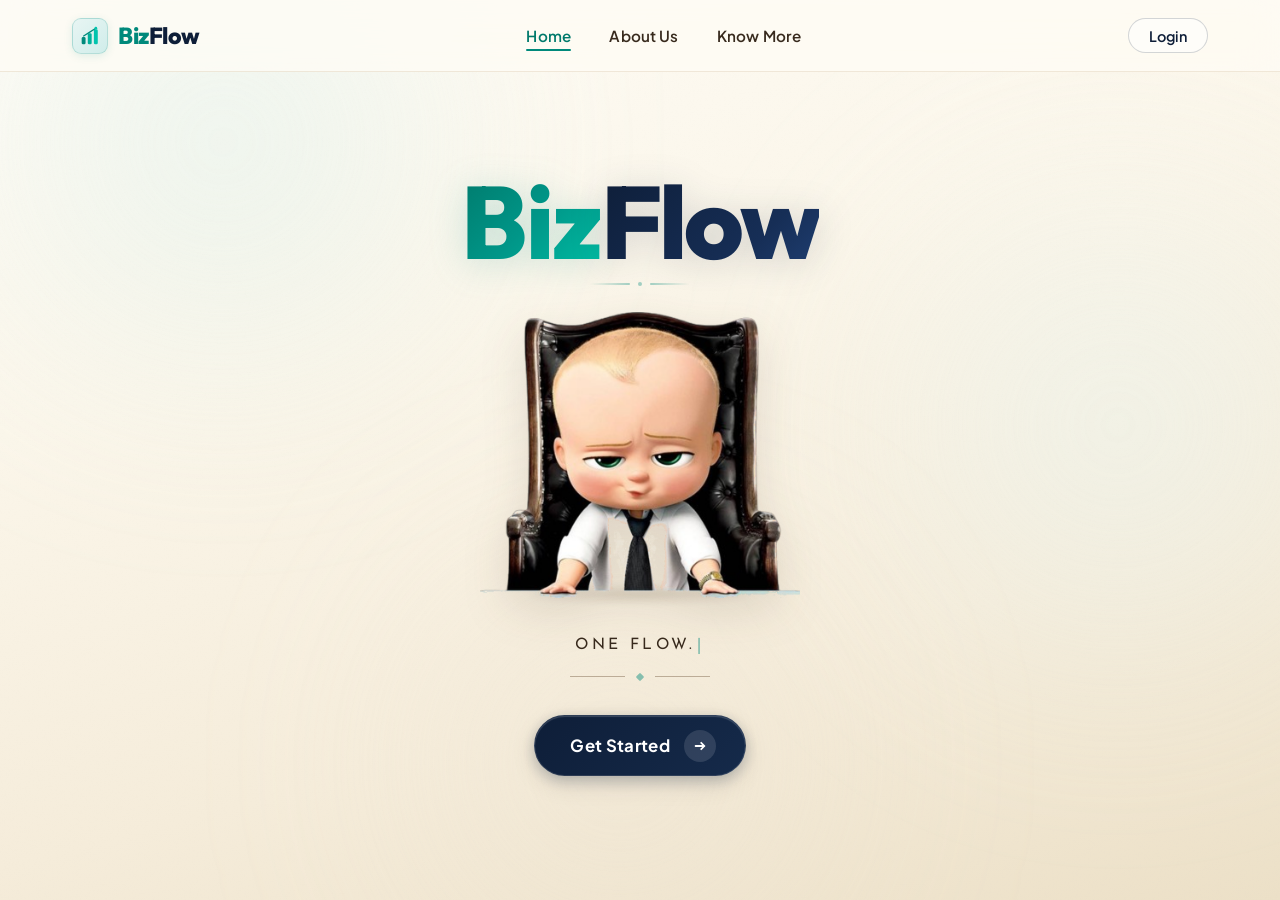
==== index.html @ 5d9dc83f "feat: add landing page, authentication UI, core styles, and application scripts" ====
<!DOCTYPE html>
<html lang="en">

<head>
  <meta charset="UTF-8" />
  <meta name="viewport" content="width=device-width, initial-scale=1.0" />
  <title>BizFlow — One Flow. One View. Better Decisions.</title>

  <link rel="preconnect" href="https://fonts.googleapis.com" />
  <link rel="preconnect" href="https://fonts.gstatic.com" crossorigin />
  <link
    href="https://fonts.googleapis.com/css2?family=Josefin+Sans:wght@300;400;600;700&family=Outfit:wght@600;700;800;900&family=Plus+Jakarta+Sans:wght@400;500;600;700;800&display=swap"
    rel="stylesheet"
  />

  <link rel="stylesheet" href="index.css" />
</head>

<body>

  <!-- ─── Decorative background canvas ─── -->
  <div class="bg-canvas" aria-hidden="true">
    <div class="bg-orb bg-orb-top"></div>
    <div class="bg-orb bg-orb-right"></div>
    <div class="bg-orb bg-orb-bottom"></div>
    <div class="bg-grain"></div>
  </div>


  <!-- ════════════════════════════════════════════
       NAVIGATION HEADER
       Links: Home, About Us, Know More
  ════════════════════════════════════════════ -->
  <header class="navbar" id="navbar">
    <div class="navbar-container">

      <!-- Logo -->
      <a href="#" class="nav-logo" aria-label="BizFlow Home">
        <div class="logo-icon-wrap">
          <svg class="logo-svg" viewBox="0 0 36 36" fill="none">
            <rect x="3" y="20" width="7" height="13" rx="2.5" fill="#00897B" />
            <rect x="14" y="13" width="7" height="20" rx="2.5" fill="#00B09B" />
            <rect x="25" y="6" width="7" height="27" rx="2.5" fill="#00C4AD" />
            <polyline points="6.5,18 17.5,11 28.5,4" stroke="#00897B" stroke-width="2.2" stroke-linecap="round" fill="none" />
            <circle cx="28.5" cy="4" r="2.5" fill="#00C4AD" />
          </svg>
        </div>
        <span class="logo-text">
          <span class="logo-biz">Biz</span><span class="logo-flow">Flow</span>
        </span>
      </a>

      <!-- Navigation links -->
      <nav aria-label="Primary navigation">
        <ul class="nav-links" id="nav-links" role="list">
          <li><a href="#home" class="nav-item active">Home</a></li>
          <li><a href="#about" class="nav-item">About Us</a></li>
          <li><a href="#know-more" class="nav-item">Know More</a></li>
        </ul>
      </nav>

      <!-- Right Action: Clean pill login link -->
      <div class="nav-actions">
        <a href="login.html" class="nav-btn-login">Login</a>
      </div>

      <!-- Mobile hamburger toggle -->
      <button class="hamburger" id="hamburger" aria-label="Toggle navigation" aria-expanded="false">
        <span></span><span></span><span></span>
      </button>

    </div>
  </header>


  <!-- ════════════════════════════════════════════
       HERO LANDING PAGE
       1. BizFlow heading (stable, no hover popping)
       2. Hero baby boss & table cutout
       3. Tagline (Continuous typing effect)
       4. "Get Started" CTA Button
  ════════════════════════════════════════════ -->
  <main class="hero-page" id="home">

    <!-- 1. Heading: BizFlow ──────────────────────── -->
    <div class="wordmark-block">
      <h1 class="wordmark" aria-label="BizFlow">
        <span class="wm-biz">Biz</span><span class="wm-flow">Flow</span>
      </h1>
      <div class="wordmark-subtext" aria-hidden="true">
        <span class="wm-accent-line"></span>
        <span class="wm-accent-dot"></span>
        <span class="wm-accent-line"></span>
      </div>
    </div>

    <!-- 2. Hero Image: Baby Boss & Table Cutout ─── -->
    <div class="hero-image-frame">
      <div class="hero-image-shadow" aria-hidden="true"></div>
      <img
        src="hero_image1.png"
        alt="BizFlow Executive Baby Boss Character"
        class="hero-img"
        draggable="false"
      />
    </div>

    <!-- 3. Tagline (Continuous Typing Effect) ───── -->
    <div class="tagline-block">
      <p class="tagline" aria-label="One flow. One view. Better decisions.">
        <span class="tagline-typing" id="tagline-typing"></span><span class="typing-cursor" aria-hidden="true">|</span>
      </p>
      <!-- Decorative divider lines flanking tagline -->
      <div class="tagline-ornament" aria-hidden="true">
        <span class="ornament-line"></span>
        <span class="ornament-diamond"></span>
        <span class="ornament-line"></span>
      </div>
    </div>

    <!-- 4. CTA Button (Calm, stable hover) ───────── -->
    <div class="cta-block">
      <a href="login.html" class="btn-hero-cta" id="btn-get-started">
        <span class="cta-text">Get Started</span>
        <span class="cta-arrow-circle" aria-hidden="true">
          <svg class="cta-arrow-svg" viewBox="0 0 20 20" fill="none">
            <path d="M4.5 10h11m0 0l-4-4m4 4l-4 4" stroke="currentColor" stroke-width="2.2" stroke-linecap="round" stroke-linejoin="round"/>
          </svg>
        </span>
      </a>
    </div>

  </main>


  <script src="app.js"></script>
</body>

</html>
---- index.css ----
/* =====================================================================
   BIZFLOW — LANDING PAGE  |  Warm Cream Edition
   Color palette: Rich cream / warm parchment + teal brand + deep navy
   Fonts: Outfit (heading & logo) + Josefin Sans (tagline) + Plus Jakarta Sans (UI)
   ===================================================================== */

/* ─── Design Tokens ─────────────────────────────────────────────── */
:root {
  /* Cream Palette */
  --cream-0   : #FEFCF6;   /* near-white parchment base */
  --cream-1   : #FBF6EA;   /* soft warm cream           */
  --cream-2   : #F5ECDA;   /* base cream layer          */
  --cream-3   : #ECE0C7;   /* deeper golden cream       */
  --cream-4   : #DDCFB0;   /* amber-cream shadow        */

  /* Brand Colors */
  --teal-dark  : #00796B;
  --teal-mid   : #00897B;
  --teal-light : #00BFA5;
  --teal-glow  : rgba(0, 137, 123, 0.16);

  --navy       : #0E1E38;
  --navy-deep  : #091325;
  --navy-mid   : #1A3461;
  --navy-light : rgba(14, 30, 56, 0.08);

  /* Typography Colors */
  --text-900   : #1A120B;   /* near-black warm */
  --text-700   : #382A1D;   /* rich dark brown */
  --text-500   : #786146;   /* warm mid-brown  */
  --text-300   : #B0987A;   /* light warm caption */

  /* Fonts */
  --f-heading  : 'Outfit', 'Plus Jakarta Sans', -apple-system, sans-serif;
  --f-tagline  : 'Josefin Sans', 'Century Gothic', sans-serif;
  --f-ui       : 'Plus Jakarta Sans', -apple-system, BlinkMacSystemFont, sans-serif;

  /* Dimensions */
  --nav-h      : 72px;
  --r-pill     : 9999px;
  --r-card     : 24px;
}

/* ─── Base Reset ─────────────────────────────────────────────────── */
*, *::before, *::after {
  box-sizing: border-box;
  margin: 0;
  padding: 0;
}

html, body {
  width: 100%;
  min-height: 100vh;
}

body {
  font-family: var(--f-ui);
  background-color: var(--cream-0);
  color: var(--text-900);
  overflow-x: hidden;
  -webkit-font-smoothing: antialiased;
  -moz-osx-font-smoothing: grayscale;
}

/* ═══════════════════════════════════════════════════════════════════
   BACKGROUND CANVAS
   ═══════════════════════════════════════════════════════════════════ */

.bg-canvas {
  position: fixed;
  inset: 0;
  z-index: 0;
  overflow: hidden;
  pointer-events: none;
  background: linear-gradient(
    165deg,
    var(--cream-0) 0%,
    var(--cream-1) 35%,
    var(--cream-2) 70%,
    var(--cream-3) 100%
  );
}

.bg-orb {
  position: absolute;
  border-radius: 50%;
  filter: blur(110px);
  opacity: 0.55;
}

.bg-orb-top {
  width: 650px;
  height: 500px;
  top: -12%;
  left: -8%;
  background: radial-gradient(circle, #D4EDE9 0%, transparent 70%);
}

.bg-orb-right {
  width: 580px;
  height: 580px;
  top: 15%;
  right: -10%;
  background: radial-gradient(circle, #E6F5F3 0%, transparent 70%);
}

.bg-orb-bottom {
  width: 600px;
  height: 420px;
  bottom: -8%;
  left: 25%;
  background: radial-gradient(circle, #EFE6D6 0%, transparent 70%);
}

.bg-grain {
  position: absolute;
  inset: 0;
  background-image: url("data:image/svg+xml,%3Csvg xmlns='http://www.w3.org/2000/svg' width='200' height='200'%3E%3Cfilter id='noise'%3E%3CfeTurbulence type='fractalNoise' baseFrequency='0.75' numOctaves='4' stitchTiles='stitch'/%3E%3CfeColorMatrix type='saturate' values='0'/%3E%3C/filter%3E%3Crect width='200' height='200' filter='url(%23noise)' opacity='0.03'/%3E%3C/svg%3E");
  opacity: 0.45;
}

/* ═══════════════════════════════════════════════════════════════════
   HEADER / NAVIGATION BAR
   Home, About Us, Know More
   ═══════════════════════════════════════════════════════════════════ */

.navbar {
  position: fixed;
  top: 0;
  left: 0;
  right: 0;
  z-index: 100;
  height: var(--nav-h);
  background: rgba(254, 252, 246, 0.80);
  backdrop-filter: blur(18px) saturate(160%);
  -webkit-backdrop-filter: blur(18px) saturate(160%);
  border-bottom: 1px solid rgba(200, 180, 140, 0.28);
  transition: background 0.3s ease, box-shadow 0.3s ease;
}

.navbar.scrolled {
  background: rgba(251, 246, 234, 0.94);
  box-shadow: 0 4px 24px rgba(60, 40, 20, 0.08);
}

.navbar-container {
  max-width: 1200px;
  height: 100%;
  margin: 0 auto;
  padding: 0 2rem;
  display: flex;
  align-items: center;
  justify-content: space-between;
}

/* Logo */
.nav-logo {
  display: flex;
  align-items: center;
  gap: 10px;
  text-decoration: none;
}

.logo-icon-wrap {
  width: 36px;
  height: 36px;
  border-radius: 9px;
  background: linear-gradient(135deg, #E8F5F3 0%, #D0EDEA 100%);
  border: 1px solid rgba(0, 137, 123, 0.20);
  display: flex;
  align-items: center;
  justify-content: center;
  box-shadow: 0 2px 8px rgba(0, 137, 123, 0.12);
}

.logo-svg {
  width: 20px;
  height: 20px;
}

.logo-text {
  font-family: var(--f-heading);
  font-size: 1.45rem;
  font-weight: 800;
  letter-spacing: -0.02em;
  line-height: 1;
}

.logo-biz {
  color: var(--teal-mid);
}

.logo-flow {
  color: var(--navy);
}

/* Center Links: Home, About Us, Know More */
.nav-links {
  display: flex;
  align-items: center;
  gap: 2.4rem;
  list-style: none;
}

.nav-item {
  font-family: var(--f-ui);
  font-size: 0.95rem;
  font-weight: 600;
  color: var(--text-700);
  text-decoration: none;
  padding: 6px 0;
  position: relative;
  transition: color 0.2s ease;
  letter-spacing: 0.01em;
}

.nav-item::after {
  content: '';
  position: absolute;
  bottom: 0;
  left: 0;
  width: 0;
  height: 2px;
  background: var(--teal-mid);
  border-radius: 2px;
  transition: width 0.25s ease;
}

.nav-item:hover {
  color: var(--teal-mid);
}

.nav-item:hover::after,
.nav-item.active::after {
  width: 100%;
}

.nav-item.active {
  color: var(--teal-dark);
}

/* Right Action Button */
.nav-actions {
  display: flex;
  align-items: center;
}

.nav-btn-login {
  font-family: var(--f-ui);
  font-size: 0.9rem;
  font-weight: 600;
  color: var(--navy);
  text-decoration: none;
  padding: 0.48rem 1.25rem;
  border-radius: var(--r-pill);
  border: 1px solid rgba(14, 30, 56, 0.18);
  background: rgba(255, 255, 255, 0.50);
  transition: all 0.22s ease;
}

.nav-btn-login:hover {
  background: var(--navy);
  color: #FFFFFF;
  border-color: var(--navy);
  box-shadow: 0 4px 14px rgba(14, 30, 56, 0.18);
}

/* Hamburger toggle for mobile */
.hamburger {
  display: none;
  flex-direction: column;
  gap: 5px;
  background: transparent;
  border: none;
  cursor: pointer;
  padding: 6px;
}

.hamburger span {
  display: block;
  width: 22px;
  height: 2px;
  background: var(--navy);
  border-radius: 2px;
  transition: all 0.22s ease;
}

/* ═══════════════════════════════════════════════════════════════════
   HERO PAGE CONTAINER
   ═══════════════════════════════════════════════════════════════════ */

.hero-page {
  position: relative;
  z-index: 1;
  min-height: 100vh;
  display: flex;
  flex-direction: column;
  align-items: center;
  justify-content: center;
  text-align: center;
  padding: calc(var(--nav-h) + 1.8rem) 1.5rem 3.5rem;
  box-sizing: border-box;
}

/* ── 1. Heading "BizFlow" Typography (STABLE - NO HOVER POPPING) ──── */

.wordmark-block {
  margin-bottom: 1.2rem;
  display: flex;
  flex-direction: column;
  align-items: center;
  gap: 0.4rem;
}

.wordmark {
  font-family: var(--f-heading);
  font-weight: 800;
  font-size: clamp(3.6rem, 9.5vw, 6.4rem);
  line-height: 1.05;
  letter-spacing: -0.03em;
  display: inline-flex;
  align-items: center;
  justify-content: center;
  cursor: default;
  user-select: none;
}

/* "Biz" — Vibrant emerald / teal gradient */
.wm-biz {
  background: linear-gradient(135deg, #00796B 0%, #009688 50%, #00BFA5 100%);
  -webkit-background-clip: text;
  -webkit-text-fill-color: transparent;
  filter: drop-shadow(0 4px 18px rgba(0, 137, 123, 0.20));
  letter-spacing: -0.02em;
}

/* "Flow" — Deep executive midnight navy */
.wm-flow {
  background: linear-gradient(135deg, #0E1E38 0%, #162E56 70%, #1F3F73 100%);
  -webkit-background-clip: text;
  -webkit-text-fill-color: transparent;
  filter: drop-shadow(0 4px 18px rgba(14, 30, 56, 0.16));
  letter-spacing: -0.03em;
}

/* Subtle accent line below BizFlow */
.wordmark-subtext {
  display: flex;
  align-items: center;
  gap: 8px;
  opacity: 0.35;
}

.wm-accent-line {
  display: block;
  width: 40px;
  height: 2px;
  background: linear-gradient(90deg, transparent, var(--teal-mid));
  border-radius: 2px;
}

.wordmark-subtext .wm-accent-line:last-child {
  background: linear-gradient(90deg, var(--teal-mid), transparent);
}

.wm-accent-dot {
  display: block;
  width: 4px;
  height: 4px;
  background: var(--teal-mid);
  border-radius: 50%;
}

/* ── 2. Hero Cutout (Baby Boss & Table) ───────────────────────────── */

.hero-image-frame {
  position: relative;
  width: 100%;
  max-width: 320px;
  margin: 0.4rem auto 2rem;
  display: flex;
  flex-direction: column;
  align-items: center;
  justify-content: center;
  animation: heroFloat 5s ease-in-out infinite alternate;
}

/* Soft contact shadow beneath the table */
.hero-image-shadow {
  position: absolute;
  bottom: -4px;
  left: 50%;
  transform: translateX(-50%);
  width: 74%;
  height: 16px;
  background: radial-gradient(ellipse at center, rgba(60, 40, 20, 0.22) 0%, transparent 72%);
  border-radius: 50%;
  filter: blur(5px);
  z-index: 0;
  pointer-events: none;
}

.hero-img {
  position: relative;
  z-index: 1;
  width: 100%;
  height: auto;
  display: block;
  filter: drop-shadow(0 14px 22px rgba(60, 40, 20, 0.13));
  user-select: none;
  pointer-events: none;
}

@keyframes heroFloat {
  0%   { transform: translateY(0px); }
  100% { transform: translateY(-8px); }
}

/* ── 3. Tagline (CONTINUOUS TYPING EFFECT) ────────────────────────── */

.tagline-block {
  display: flex;
  flex-direction: column;
  align-items: center;
  gap: 0.8rem;
  margin-bottom: 2.2rem;
}

.tagline {
  font-family: var(--f-tagline);
  font-weight: 400;
  font-size: clamp(0.76rem, 1.8vw, 0.98rem);
  letter-spacing: 0.22em;
  text-transform: uppercase;
  color: var(--text-700);
  line-height: 1.5;
  display: inline-flex;
  align-items: center;
  justify-content: center;
  min-height: 2em; /* Prevents vertical layout shift while typing */
  white-space: nowrap;
}

.tagline-typing {
  color: var(--text-700);
  letter-spacing: 0.22em;
}

/* Blinking cursor */
.typing-cursor {
  display: inline-block;
  color: var(--teal-mid);
  font-weight: 300;
  font-size: 1.1em;
  margin-left: 2px;
  vertical-align: middle;
  animation: cursorBlink 0.9s infinite;
  user-select: none;
}

@keyframes cursorBlink {
  0%, 45% { opacity: 1; }
  50%, 95% { opacity: 0; }
  100% { opacity: 1; }
}

/* Decorative divider ornament under tagline */
.tagline-ornament {
  display: flex;
  align-items: center;
  gap: 12px;
  opacity: 0.45;
}

.ornament-line {
  display: block;
  width: 55px;
  height: 1px;
  background: var(--text-500);
}

.ornament-diamond {
  display: block;
  width: 6px;
  height: 6px;
  background: var(--teal-mid);
  transform: rotate(45deg);
  border-radius: 1px;
}

/* ── 4. CTA "Get Started" Button (CALM, SMOOTH - NO POPPING) ──────── */

.cta-block {
  display: flex;
  align-items: center;
  justify-content: center;
}

.btn-hero-cta {
  display: inline-flex;
  align-items: center;
  gap: 14px;
  padding: 0.85rem 1.8rem 0.85rem 2.2rem;
  background: linear-gradient(135deg, var(--navy) 0%, #152A4A 100%);
  color: #FFFFFF;
  text-decoration: none;
  font-family: var(--f-ui);
  font-size: 1.05rem;
  font-weight: 700;
  letter-spacing: 0.02em;
  border-radius: var(--r-pill);
  box-shadow:
    0 4px 14px rgba(14, 30, 56, 0.22),
    0 8px 24px rgba(14, 30, 56, 0.12),
    inset 0 1px 1px rgba(255, 255, 255, 0.18);
  border: 1px solid rgba(255, 255, 255, 0.12);
  /* Smooth, calm transition: NO scaling, NO sudden pop */
  transition: background 0.3s ease, border-color 0.3s ease, box-shadow 0.3s ease;
  position: relative;
  overflow: hidden;
  cursor: pointer;
}

/* Smooth, calm hover — strictly visual color/glow, NO transform popping */
.btn-hero-cta:hover {
  background: linear-gradient(135deg, #132542 0%, #1A365D 100%);
  border-color: rgba(0, 191, 165, 0.35);
  box-shadow:
    0 6px 20px rgba(14, 30, 56, 0.28),
    0 12px 32px rgba(0, 137, 123, 0.18),
    inset 0 1px 1px rgba(255, 255, 255, 0.25);
}

.btn-hero-cta:active {
  background: #0E1E38;
}

.cta-text {
  position: relative;
  z-index: 1;
}

/* Circular arrow badge inside the button */
.cta-arrow-circle {
  position: relative;
  z-index: 1;
  width: 32px;
  height: 32px;
  border-radius: 50%;
  background: rgba(255, 255, 255, 0.12);
  display: flex;
  align-items: center;
  justify-content: center;
  transition: background 0.25s ease, transform 0.25s ease;
}

.cta-arrow-svg {
  width: 16px;
  height: 16px;
  color: #FFFFFF;
}

/* Gentle arrow nudge inside the button on hover */
.btn-hero-cta:hover .cta-arrow-circle {
  background: var(--teal-mid);
  transform: translateX(3px);
}

/* ═══════════════════════════════════════════════════════════════════
   RESPONSIVE DESIGN
   ═══════════════════════════════════════════════════════════════════ */

@media (max-width: 900px) {
  .navbar-container {
    padding: 0 1.5rem;
  }

  .nav-links {
    display: none;
    position: fixed;
    top: var(--nav-h);
    left: 0;
    right: 0;
    flex-direction: column;
    align-items: flex-start;
    gap: 0;
    background: rgba(254, 252, 246, 0.98);
    backdrop-filter: blur(16px);
    padding: 1rem 1.5rem;
    border-bottom: 1px solid rgba(200, 180, 140, 0.30);
    box-shadow: 0 8px 24px rgba(60, 40, 20, 0.10);
  }

  .nav-links li {
    width: 100%;
  }

  .nav-links .nav-item {
    display: block;
    padding: 0.85rem 0;
    border-bottom: 1px solid rgba(200, 180, 140, 0.20);
    font-size: 1rem;
  }

  .nav-links.open {
    display: flex;
  }

  .hamburger {
    display: flex;
  }

  .nav-actions {
    display: none;
  }
}

@media (max-width: 600px) {
  .hero-page {
    padding: calc(var(--nav-h) + 1.2rem) 1.2rem 3rem;
  }

  .wordmark {
    font-size: clamp(2.8rem, 13vw, 4rem);
    letter-spacing: -0.02em;
  }

  .hero-image-frame {
    max-width: 260px;
    margin-bottom: 1.6rem;
  }

  .tagline {
    font-size: 0.70rem;
    letter-spacing: 0.14em;
    min-height: 2.4em;
  }

  .tagline-typing {
    letter-spacing: 0.14em;
  }

  .tagline-block {
    margin-bottom: 1.8rem;
  }

  .btn-hero-cta {
    padding: 0.8rem 1.6rem 0.8rem 1.8rem;
    font-size: 0.96rem;
  }
}

@media (max-height: 700px) {
  .hero-page {
    padding-top: calc(var(--nav-h) + 0.8rem);
    padding-bottom: 1.8rem;
  }

  .hero-image-frame {
    max-width: 240px;
    margin-bottom: 1.1rem;
  }

  .tagline-block {
    margin-bottom: 1.3rem;
  }
}
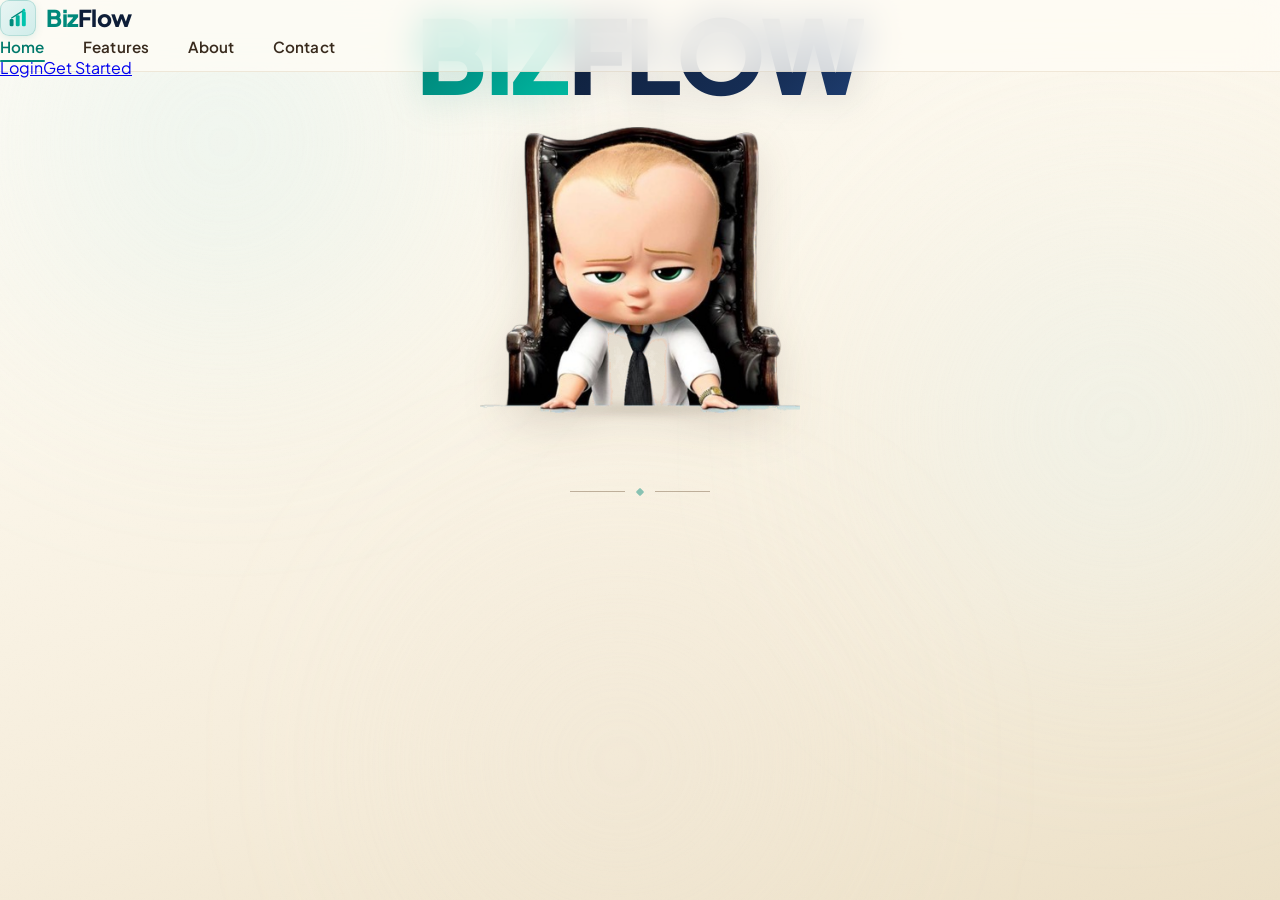
==== commit 0cd239ee: "refactor: update layout and structure in index.html" ====
--- a/index.html
+++ b/index.html
@@ -9,9 +9,8 @@
   <link rel="preconnect" href="https://fonts.googleapis.com" />
   <link rel="preconnect" href="https://fonts.gstatic.com" crossorigin />
   <link
-    href="https://fonts.googleapis.com/css2?family=Josefin+Sans:wght@300;400;600;700&family=Outfit:wght@600;700;800;900&family=Plus+Jakarta+Sans:wght@400;500;600;700;800&display=swap"
-    rel="stylesheet"
-  />
+    href="https://fonts.googleapis.com/css2?family=Josefin+Sans:wght@300;400;600;700&family=Plus+Jakarta+Sans:wght@400;500;600;700;800&display=swap"
+    rel="stylesheet" />
 
   <link rel="stylesheet" href="index.css" />
 </head>
@@ -28,87 +27,73 @@
 
 
   <!-- ════════════════════════════════════════════
-       NAVIGATION HEADER
-       Links: Home, About Us, Know More
+       NAVIGATION
   ════════════════════════════════════════════ -->
-  <header class="navbar" id="navbar">
-    <div class="navbar-container">
+  <nav class="navbar" id="navbar">
 
-      <!-- Logo -->
-      <a href="#" class="nav-logo" aria-label="BizFlow Home">
-        <div class="logo-icon-wrap">
-          <svg class="logo-svg" viewBox="0 0 36 36" fill="none">
-            <rect x="3" y="20" width="7" height="13" rx="2.5" fill="#00897B" />
-            <rect x="14" y="13" width="7" height="20" rx="2.5" fill="#00B09B" />
-            <rect x="25" y="6" width="7" height="27" rx="2.5" fill="#00C4AD" />
-            <polyline points="6.5,18 17.5,11 28.5,4" stroke="#00897B" stroke-width="2.2" stroke-linecap="round" fill="none" />
-            <circle cx="28.5" cy="4" r="2.5" fill="#00C4AD" />
-          </svg>
-        </div>
-        <span class="logo-text">
-          <span class="logo-biz">Biz</span><span class="logo-flow">Flow</span>
-        </span>
-      </a>
+    <!-- Logo -->
+    <a href="#" class="nav-logo" aria-label="BizFlow Home">
+      <div class="logo-icon-wrap">
+        <svg class="logo-svg" viewBox="0 0 36 36" fill="none">
+          <rect x="3" y="20" width="7" height="13" rx="2.5" fill="#00897B" />
+          <rect x="14" y="13" width="7" height="20" rx="2.5" fill="#00B09B" />
+          <rect x="25" y="6" width="7" height="27" rx="2.5" fill="#00C4AD" />
+          <polyline points="6.5,18 17.5,11 28.5,4" stroke="#00897B" stroke-width="2.2" stroke-linecap="round"
+            fill="none" />
+          <circle cx="28.5" cy="4" r="2.5" fill="#00C4AD" />
+        </svg>
+      </div>
+      <span class="logo-text">
+        <span class="logo-biz">Biz</span><span class="logo-flow">Flow</span>
+      </span>
+    </a>
 
-      <!-- Navigation links -->
-      <nav aria-label="Primary navigation">
-        <ul class="nav-links" id="nav-links" role="list">
-          <li><a href="#home" class="nav-item active">Home</a></li>
-          <li><a href="#about" class="nav-item">About Us</a></li>
-          <li><a href="#know-more" class="nav-item">Know More</a></li>
-        </ul>
-      </nav>
+    <!-- Centre links -->
+    <ul class="nav-links" id="nav-links" role="list">
+      <li><a href="#hero" class="nav-item active">Home</a></li>
+      <li><a href="#features" class="nav-item">Features</a></li>
+      <li><a href="#about" class="nav-item">About</a></li>
+      <li><a href="#contact" class="nav-item">Contact</a></li>
+    </ul>
 
-      <!-- Right Action: Clean pill login link -->
-      <div class="nav-actions">
-        <a href="login.html" class="nav-btn-login">Login</a>
-      </div>
+    <!-- Right actions -->
+    <div class="nav-actions">
+      <a href="login.html" class="btn-nav-login">Login</a>
+      <a href="login.html" class="btn-nav-started">Get Started</a>
+    </div>
 
-      <!-- Mobile hamburger toggle -->
-      <button class="hamburger" id="hamburger" aria-label="Toggle navigation" aria-expanded="false">
-        <span></span><span></span><span></span>
-      </button>
-
-    </div>
-  </header>
+    <!-- Mobile toggle -->
+    <button class="hamburger" id="hamburger" aria-label="Toggle navigation">
+      <span></span><span></span><span></span>
+    </button>
+  </nav>
 
 
   <!-- ════════════════════════════════════════════
-       HERO LANDING PAGE
-       1. BizFlow heading (stable, no hover popping)
-       2. Hero baby boss & table cutout
-       3. Tagline (Continuous typing effect)
-       4. "Get Started" CTA Button
+       HERO SECTION
+       1. BIZ FLOW wordmark
+       2. hero_image1.png (centred, background-less, lower size)
+       3. Tagline
   ════════════════════════════════════════════ -->
-  <main class="hero-page" id="home">
+  <section class="hero" id="hero">
 
-    <!-- 1. Heading: BizFlow ──────────────────────── -->
+    <!-- 1. Wordmark ─────────────────────────── -->
     <div class="wordmark-block">
-      <h1 class="wordmark" aria-label="BizFlow">
-        <span class="wm-biz">Biz</span><span class="wm-flow">Flow</span>
+      <h1 class="wordmark">
+        <span class="wm-biz">BIZ</span><span class="wm-dot"> </span><span class="wm-flow">FLOW</span>
       </h1>
-      <div class="wordmark-subtext" aria-hidden="true">
-        <span class="wm-accent-line"></span>
-        <span class="wm-accent-dot"></span>
-        <span class="wm-accent-line"></span>
-      </div>
     </div>
 
-    <!-- 2. Hero Image: Baby Boss & Table Cutout ─── -->
+    <!-- 2. Hero Image (Clean transparent baby boss + table) ──── -->
     <div class="hero-image-frame">
       <div class="hero-image-shadow" aria-hidden="true"></div>
-      <img
-        src="hero_image1.png"
-        alt="BizFlow Executive Baby Boss Character"
-        class="hero-img"
-        draggable="false"
-      />
+      <img src="hero_image1.png" alt="BizFlow Baby Boss character" class="hero-img" draggable="false" />
     </div>
 
-    <!-- 3. Tagline (Continuous Typing Effect) ───── -->
+    <!-- 3. Tagline ──────────────────────────── -->
     <div class="tagline-block">
-      <p class="tagline" aria-label="One flow. One view. Better decisions.">
-        <span class="tagline-typing" id="tagline-typing"></span><span class="typing-cursor" aria-hidden="true">|</span>
+      <p class="tagline">
+        ONE FLOW.&emsp;ONE VIEW.&emsp;BETTER DECISIONS.
       </p>
       <!-- Decorative divider lines flanking tagline -->
       <div class="tagline-ornament" aria-hidden="true">
@@ -118,22 +103,10 @@
       </div>
     </div>
 
-    <!-- 4. CTA Button (Calm, stable hover) ───────── -->
-    <div class="cta-block">
-      <a href="login.html" class="btn-hero-cta" id="btn-get-started">
-        <span class="cta-text">Get Started</span>
-        <span class="cta-arrow-circle" aria-hidden="true">
-          <svg class="cta-arrow-svg" viewBox="0 0 20 20" fill="none">
-            <path d="M4.5 10h11m0 0l-4-4m4 4l-4 4" stroke="currentColor" stroke-width="2.2" stroke-linecap="round" stroke-linejoin="round"/>
-          </svg>
-        </span>
-      </a>
-    </div>
-
-  </main>
+  </section>
 
 
   <script src="app.js"></script>
 </body>
 
-</html>
+</html>
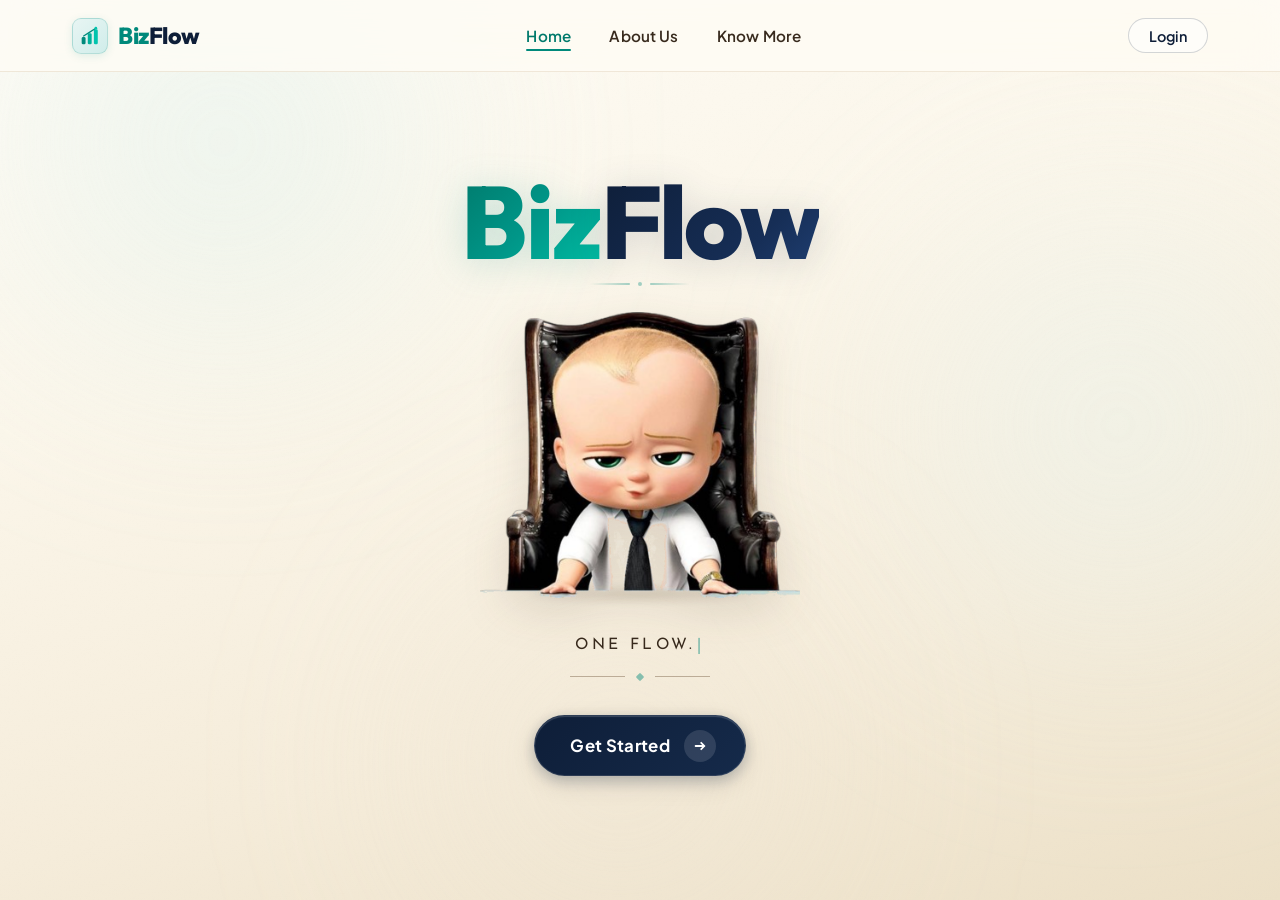
==== commit 3c102fc1: "updated the dashboard and redesigned the login screen" ====
--- a/index.html
+++ b/index.html
@@ -9,8 +9,9 @@
   <link rel="preconnect" href="https://fonts.googleapis.com" />
   <link rel="preconnect" href="https://fonts.gstatic.com" crossorigin />
   <link
-    href="https://fonts.googleapis.com/css2?family=Josefin+Sans:wght@300;400;600;700&family=Plus+Jakarta+Sans:wght@400;500;600;700;800&display=swap"
-    rel="stylesheet" />
+    href="https://fonts.googleapis.com/css2?family=Josefin+Sans:wght@300;400;600;700&family=Outfit:wght@600;700;800;900&family=Plus+Jakarta+Sans:wght@400;500;600;700;800&display=swap"
+    rel="stylesheet"
+  />
 
   <link rel="stylesheet" href="index.css" />
 </head>
@@ -27,73 +28,87 @@
 
 
   <!-- ════════════════════════════════════════════
-       NAVIGATION
+       NAVIGATION HEADER
+       Links: Home, About Us, Know More
   ════════════════════════════════════════════ -->
-  <nav class="navbar" id="navbar">
+  <header class="navbar" id="navbar">
+    <div class="navbar-container">
 
-    <!-- Logo -->
-    <a href="#" class="nav-logo" aria-label="BizFlow Home">
-      <div class="logo-icon-wrap">
-        <svg class="logo-svg" viewBox="0 0 36 36" fill="none">
-          <rect x="3" y="20" width="7" height="13" rx="2.5" fill="#00897B" />
-          <rect x="14" y="13" width="7" height="20" rx="2.5" fill="#00B09B" />
-          <rect x="25" y="6" width="7" height="27" rx="2.5" fill="#00C4AD" />
-          <polyline points="6.5,18 17.5,11 28.5,4" stroke="#00897B" stroke-width="2.2" stroke-linecap="round"
-            fill="none" />
-          <circle cx="28.5" cy="4" r="2.5" fill="#00C4AD" />
-        </svg>
+      <!-- Logo -->
+      <a href="#" class="nav-logo" aria-label="BizFlow Home">
+        <div class="logo-icon-wrap">
+          <svg class="logo-svg" viewBox="0 0 36 36" fill="none">
+            <rect x="3" y="20" width="7" height="13" rx="2.5" fill="#00897B" />
+            <rect x="14" y="13" width="7" height="20" rx="2.5" fill="#00B09B" />
+            <rect x="25" y="6" width="7" height="27" rx="2.5" fill="#00C4AD" />
+            <polyline points="6.5,18 17.5,11 28.5,4" stroke="#00897B" stroke-width="2.2" stroke-linecap="round" fill="none" />
+            <circle cx="28.5" cy="4" r="2.5" fill="#00C4AD" />
+          </svg>
+        </div>
+        <span class="logo-text">
+          <span class="logo-biz">Biz</span><span class="logo-flow">Flow</span>
+        </span>
+      </a>
+
+      <!-- Navigation links -->
+      <nav aria-label="Primary navigation">
+        <ul class="nav-links" id="nav-links" role="list">
+          <li><a href="#home" class="nav-item active">Home</a></li>
+          <li><a href="#about" class="nav-item">About Us</a></li>
+          <li><a href="#know-more" class="nav-item">Know More</a></li>
+        </ul>
+      </nav>
+
+      <!-- Right Action: Clean pill login link -->
+      <div class="nav-actions">
+        <a href="login.html" class="nav-btn-login">Login</a>
       </div>
-      <span class="logo-text">
-        <span class="logo-biz">Biz</span><span class="logo-flow">Flow</span>
-      </span>
-    </a>
 
-    <!-- Centre links -->
-    <ul class="nav-links" id="nav-links" role="list">
-      <li><a href="#hero" class="nav-item active">Home</a></li>
-      <li><a href="#features" class="nav-item">Features</a></li>
-      <li><a href="#about" class="nav-item">About</a></li>
-      <li><a href="#contact" class="nav-item">Contact</a></li>
-    </ul>
+      <!-- Mobile hamburger toggle -->
+      <button class="hamburger" id="hamburger" aria-label="Toggle navigation" aria-expanded="false">
+        <span></span><span></span><span></span>
+      </button>
 
-    <!-- Right actions -->
-    <div class="nav-actions">
-      <a href="login.html" class="btn-nav-login">Login</a>
-      <a href="login.html" class="btn-nav-started">Get Started</a>
     </div>
-
-    <!-- Mobile toggle -->
-    <button class="hamburger" id="hamburger" aria-label="Toggle navigation">
-      <span></span><span></span><span></span>
-    </button>
-  </nav>
+  </header>
 
 
   <!-- ════════════════════════════════════════════
-       HERO SECTION
-       1. BIZ FLOW wordmark
-       2. hero_image1.png (centred, background-less, lower size)
-       3. Tagline
+       HERO LANDING PAGE
+       1. BizFlow heading (stable, no hover popping)
+       2. Hero baby boss & table cutout
+       3. Tagline (Continuous typing effect)
+       4. "Get Started" CTA Button
   ════════════════════════════════════════════ -->
-  <section class="hero" id="hero">
+  <main class="hero-page" id="home">
 
-    <!-- 1. Wordmark ─────────────────────────── -->
+    <!-- 1. Heading: BizFlow ──────────────────────── -->
     <div class="wordmark-block">
-      <h1 class="wordmark">
-        <span class="wm-biz">BIZ</span><span class="wm-dot"> </span><span class="wm-flow">FLOW</span>
+      <h1 class="wordmark" aria-label="BizFlow">
+        <span class="wm-biz">Biz</span><span class="wm-flow">Flow</span>
       </h1>
+      <div class="wordmark-subtext" aria-hidden="true">
+        <span class="wm-accent-line"></span>
+        <span class="wm-accent-dot"></span>
+        <span class="wm-accent-line"></span>
+      </div>
     </div>
 
-    <!-- 2. Hero Image (Clean transparent baby boss + table) ──── -->
+    <!-- 2. Hero Image: Baby Boss & Table Cutout ─── -->
     <div class="hero-image-frame">
       <div class="hero-image-shadow" aria-hidden="true"></div>
-      <img src="hero_image1.png" alt="BizFlow Baby Boss character" class="hero-img" draggable="false" />
+      <img
+        src="hero_image1.png"
+        alt="BizFlow Executive Baby Boss Character"
+        class="hero-img"
+        draggable="false"
+      />
     </div>
 
-    <!-- 3. Tagline ──────────────────────────── -->
+    <!-- 3. Tagline (Continuous Typing Effect) ───── -->
     <div class="tagline-block">
-      <p class="tagline">
-        ONE FLOW.&emsp;ONE VIEW.&emsp;BETTER DECISIONS.
+      <p class="tagline" aria-label="One flow. One view. Better decisions.">
+        <span class="tagline-typing" id="tagline-typing"></span><span class="typing-cursor" aria-hidden="true">|</span>
       </p>
       <!-- Decorative divider lines flanking tagline -->
       <div class="tagline-ornament" aria-hidden="true">
@@ -103,10 +118,22 @@
       </div>
     </div>
 
-  </section>
+    <!-- 4. CTA Button (Calm, stable hover) ───────── -->
+    <div class="cta-block">
+      <a href="login.html" class="btn-hero-cta" id="btn-get-started">
+        <span class="cta-text">Get Started</span>
+        <span class="cta-arrow-circle" aria-hidden="true">
+          <svg class="cta-arrow-svg" viewBox="0 0 20 20" fill="none">
+            <path d="M4.5 10h11m0 0l-4-4m4 4l-4 4" stroke="currentColor" stroke-width="2.2" stroke-linecap="round" stroke-linejoin="round"/>
+          </svg>
+        </span>
+      </a>
+    </div>
+
+  </main>
 
 
   <script src="app.js"></script>
 </body>
 
-</html>+</html>
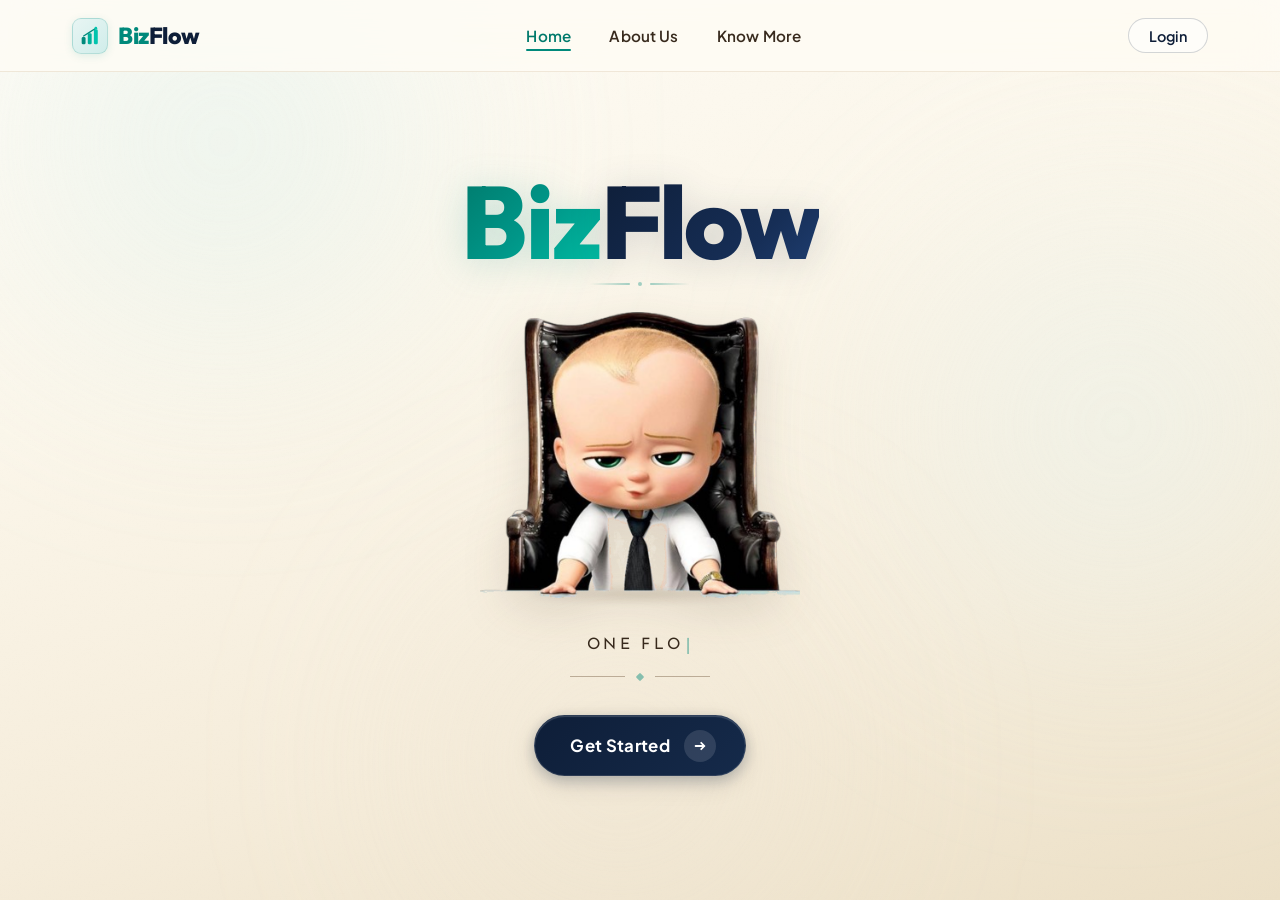
==== commit 03394f43: "Update index.html" ====
--- a/index.html
+++ b/index.html
@@ -4,7 +4,7 @@
 <head>
   <meta charset="UTF-8" />
   <meta name="viewport" content="width=device-width, initial-scale=1.0" />
-  <title>BizFlow — One Flow. One View. Better Decisions.</title>
+  <title> BizFlow — One Flow. One View. Better Decisions.</title>
 
   <link rel="preconnect" href="https://fonts.googleapis.com" />
   <link rel="preconnect" href="https://fonts.gstatic.com" crossorigin />
@@ -82,7 +82,7 @@
   ════════════════════════════════════════════ -->
   <main class="hero-page" id="home">
 
-    <!-- 1. Heading: BizFlow ──────────────────────── -->
+    <!-- 1. Heading: Piyush Lodu 💦 ──────────────────────── -->
     <div class="wordmark-block">
       <h1 class="wordmark" aria-label="BizFlow">
         <span class="wm-biz">Biz</span><span class="wm-flow">Flow</span>
--- a/index.css
+++ b/index.css
@@ -665,3 +665,15 @@
     margin-bottom: 1.3rem;
   }
 }
+.hero-container {
+  display: flex;          /* Aligns items horizontally */
+  align-items: center;    /* Aligns them vertically in the center */
+  justify-content: center;/* Centers the entire block on the screen */
+  gap: 40px;              /* Adds space between the photo and your new design */
+  max-width: 1200px;
+  margin: 0 auto;
+}
+
+.main-character, .side-design {
+  flex: 1;                /* Gives both sides equal spacing/weight */
+}
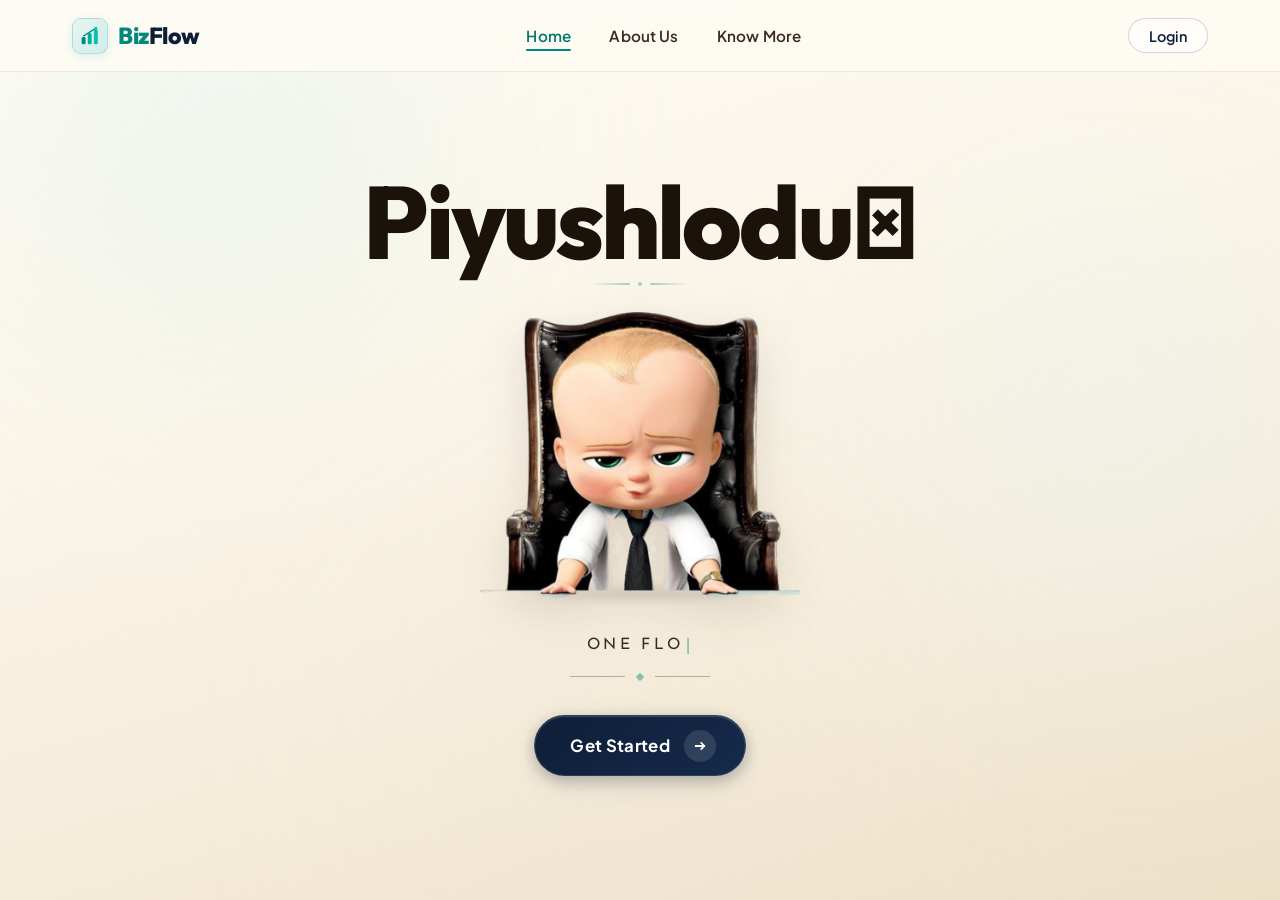
==== commit 3992268c: "Update index.html" ====
--- a/index.html
+++ b/index.html
@@ -82,10 +82,10 @@
   ════════════════════════════════════════════ -->
   <main class="hero-page" id="home">
 
-    <!-- 1. Heading: Piyush Lodu 💦 ──────────────────────── -->
+    <!-- 1. Heading: BizFlow ──────────────────────── -->
     <div class="wordmark-block">
-      <h1 class="wordmark" aria-label="BizFlow">
-        <span class="wm-biz">Biz</span><span class="wm-flow">Flow</span>
+      <h1 class="wordmark" aria-label="Piyush Lodu🫪">
+        <span class="wm-Piyush">Piyush</span><span class="wm-lodu🫪">lodu🫪</span>
       </h1>
       <div class="wordmark-subtext" aria-hidden="true">
         <span class="wm-accent-line"></span>
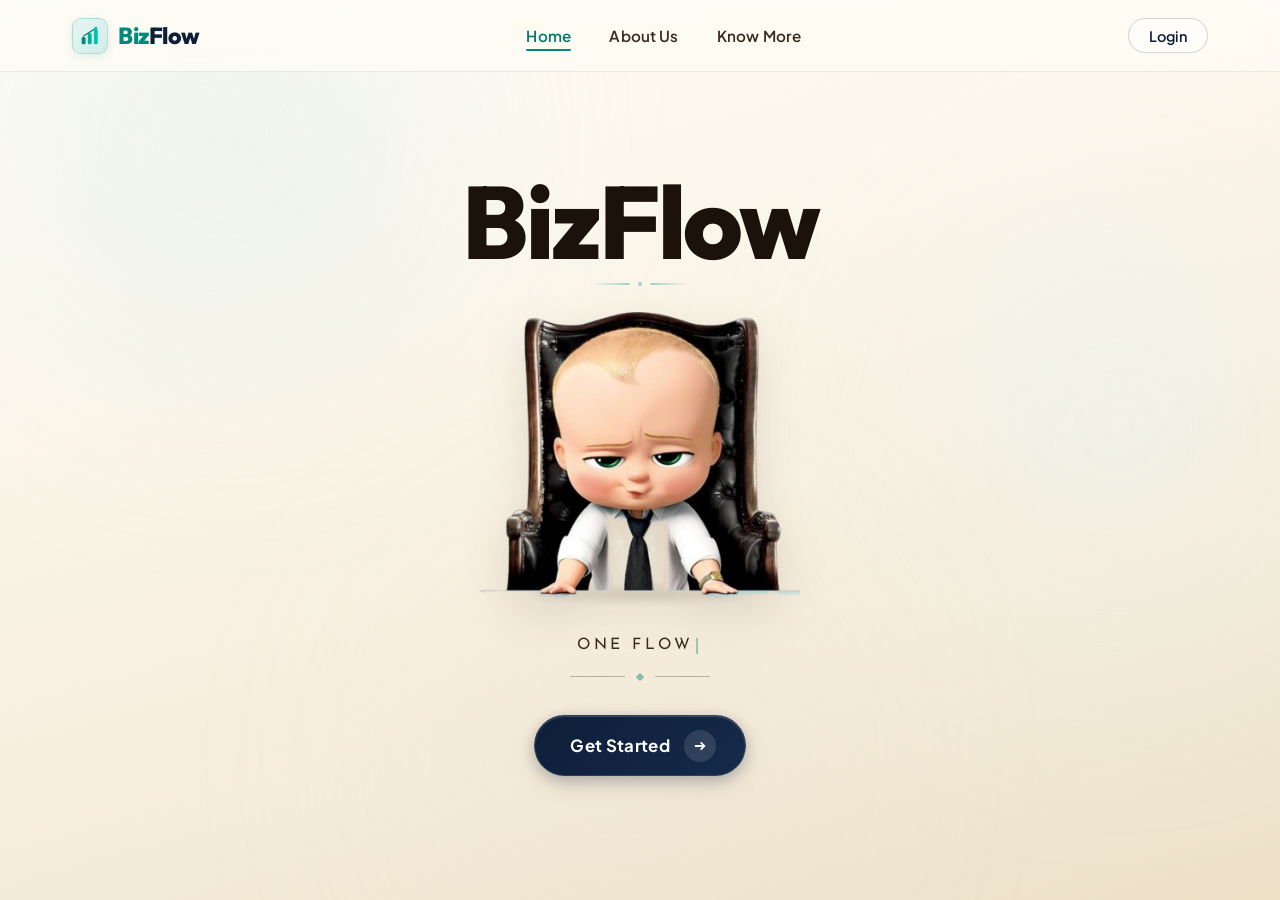
==== commit 5c91269d: "Update index.html" ====
--- a/index.html
+++ b/index.html
@@ -84,8 +84,8 @@
 
     <!-- 1. Heading: BizFlow ──────────────────────── -->
     <div class="wordmark-block">
-      <h1 class="wordmark" aria-label="Piyush Lodu🫪">
-        <span class="wm-Piyush">Piyush</span><span class="wm-lodu🫪">lodu🫪</span>
+      <h1 class="wordmark" aria-label="BizFlow">
+        <span class="wm-Biz">Biz</span><span class="wm-Flow">Flow</span>
       </h1>
       <div class="wordmark-subtext" aria-hidden="true">
         <span class="wm-accent-line"></span>
